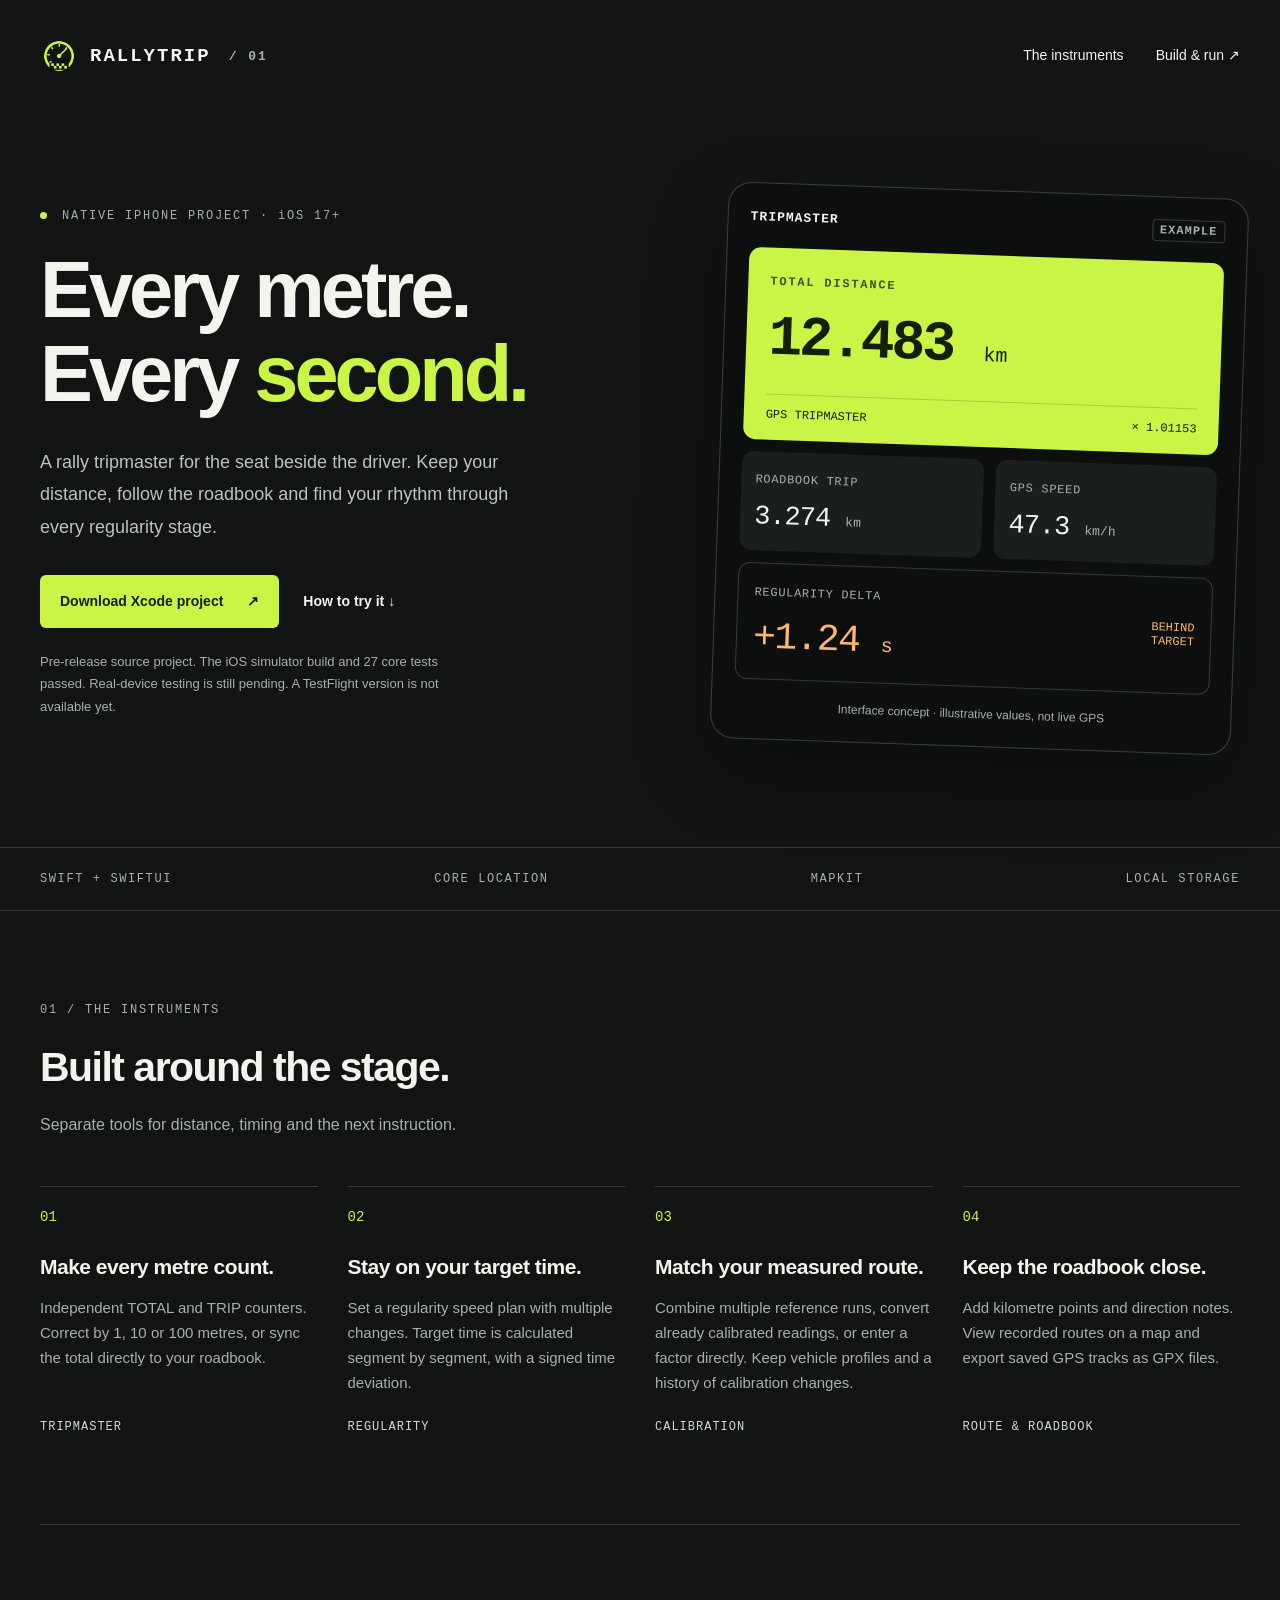
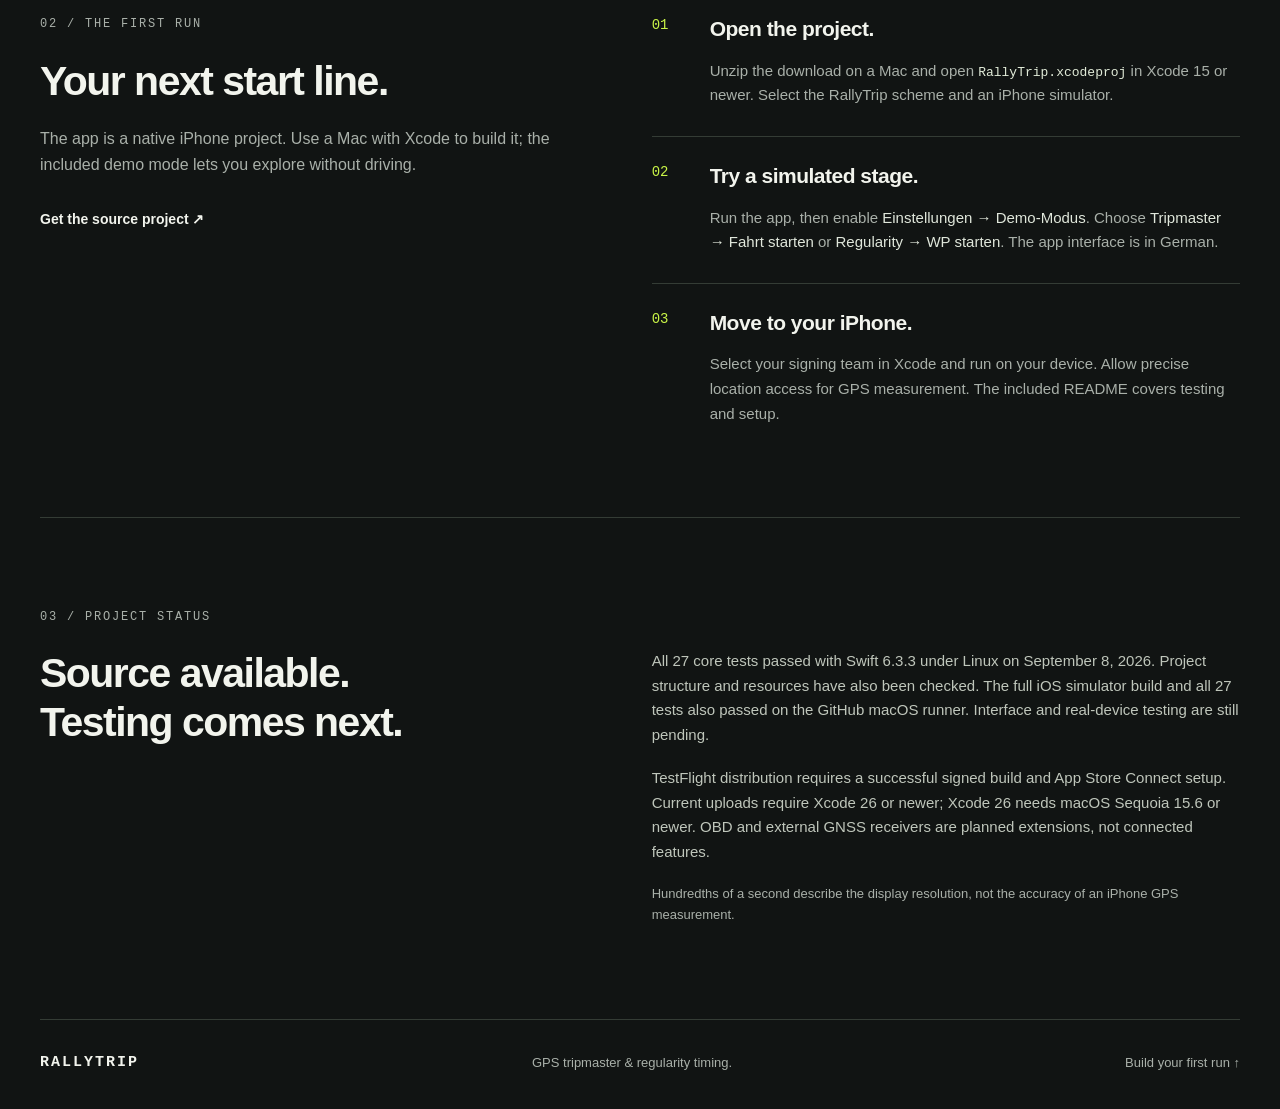
==== RallyTrip/docs/index.html @ 76798e18 "Rundstreckenmodus NewChanges" ====
<!doctype html>
<html lang="en">
<head>
  <meta charset="utf-8">
  <meta name="viewport" content="width=device-width, initial-scale=1">
  <meta name="theme-color" content="#111413">
  <meta name="description" content="RallyTrip is a native iPhone rally tripmaster with GPS distance, regularity timing, calibration and roadbook tools. Explore the project and download the Xcode source.">
  <title>RallyTrip — Every metre. Every second.</title>
  <link rel="icon" href="assets/icon.png" type="image/png">
  <link rel="stylesheet" href="styles.css">
</head>
<body>
  <a class="skip" href="#main">Skip to content</a>
  <header class="wrap nav">
    <a class="brand" href="#" aria-label="RallyTrip home"><img src="assets/icon.png" width="38" height="38" alt="">RALLYTRIP<span class="version">/ 01</span></a>
    <nav aria-label="Main navigation"><a href="#features">The instruments</a><a href="#start">Build & run <span aria-hidden="true">↗</span></a></nav>
  </header>
  <main id="main">
    <section class="wrap hero" aria-labelledby="hero-title">
      <div class="intro">
        <p class="eyebrow"><span class="dot"></span> NATIVE IPHONE PROJECT · iOS 17+</p>
        <h1 id="hero-title">Every metre.<br>Every <em>second.</em></h1>
        <p class="lede">A rally tripmaster for the seat beside the driver. Keep your distance, follow the roadbook and find your rhythm through every regularity stage.</p>
        <div class="actions"><a class="button primary" href="downloads/RallyTrip-iOS.zip" download>Download Xcode project <span aria-hidden="true">↗</span></a><a class="text-link" href="#start">How to try it <span aria-hidden="true">↓</span></a></div>
        <p class="release-note">Pre-release source project. The iOS simulator build and 27 core tests passed. Real-device testing is still pending. A TestFlight version is not available yet.</p>
      </div>
      <div class="instrument" aria-label="Tripmaster interface concept with illustrative values">
        <div class="instrument-top"><span>TRIPMASTER</span><span class="sample-tag">EXAMPLE</span></div>
        <div class="total"><span class="eyebrow">TOTAL DISTANCE</span><div class="digits">12.483 <small>km</small></div><div class="total-foot"><span>GPS TRIPMASTER</span><span>× 1.01153</span></div></div>
        <div class="readouts"><div><span class="eyebrow">ROADBOOK TRIP</span><strong>3.274 <small>km</small></strong></div><div><span class="eyebrow">GPS SPEED</span><strong>47.3 <small>km/h</small></strong></div></div>
        <div class="timing"><div><span class="eyebrow">REGULARITY DELTA</span><strong>+1.24 <small>s</small></strong></div><span class="late">BEHIND TARGET</span></div>
        <p class="instrument-caption">Interface concept · illustrative values, not live GPS</p>
      </div>
    </section>
    <div class="spec-strip"><div class="wrap specs"><span>SWIFT + SWIFTUI</span><span>CORE LOCATION</span><span>MAPKIT</span><span>LOCAL STORAGE</span></div></div>
    <section id="features" class="wrap section">
      <div class="section-heading"><p class="eyebrow">01 / THE INSTRUMENTS</p><h2>Built around the stage.</h2><p>Separate tools for distance, timing and the next instruction.</p></div>
      <div class="features">
        <article><span class="number">01</span><h3>Make every metre count.</h3><p>Independent TOTAL and TRIP counters. Correct by 1, 10 or 100 metres, or sync the total directly to your roadbook.</p><span class="feature-label">TRIPMASTER</span></article>
        <article><span class="number">02</span><h3>Stay on your target time.</h3><p>Set a regularity speed plan with multiple changes. Target time is calculated segment by segment, with a signed time deviation.</p><span class="feature-label">REGULARITY</span></article>
        <article><span class="number">03</span><h3>Match your measured route.</h3><p>Combine multiple reference runs, convert already calibrated readings, or enter a factor directly. Keep vehicle profiles and a history of calibration changes.</p><span class="feature-label">CALIBRATION</span></article>
        <article><span class="number">04</span><h3>Keep the roadbook close.</h3><p>Add kilometre points and direction notes. View recorded routes on a map and export saved GPS tracks as GPX files.</p><span class="feature-label">ROUTE & ROADBOOK</span></article>
      </div>
    </section>
    <section id="start" class="wrap section start">
      <div class="section-heading"><p class="eyebrow">02 / THE FIRST RUN</p><h2>Your next start line.</h2><p>The app is a native iPhone project. Use a Mac with Xcode to build it; the included demo mode lets you explore without driving.</p><a class="text-link" href="downloads/RallyTrip-iOS.zip" download>Get the source project <span aria-hidden="true">↗</span></a></div>
      <ol class="steps">
        <li><h3>Open the project.</h3><p>Unzip the download on a Mac and open <code>RallyTrip.xcodeproj</code> in Xcode 15 or newer. Select the RallyTrip scheme and an iPhone simulator.</p></li>
        <li><h3>Try a simulated stage.</h3><p>Run the app, then enable <strong>Einstellungen → Demo-Modus</strong>. Choose <strong>Tripmaster → Fahrt starten</strong> or <strong>Regularity → WP starten</strong>. The app interface is in German.</p></li>
        <li><h3>Move to your iPhone.</h3><p>Select your signing team in Xcode and run on your device. Allow precise location access for GPS measurement. The included README covers testing and setup.</p></li>
      </ol>
    </section>
    <section class="wrap status section" aria-labelledby="status-title">
      <p class="eyebrow">03 / PROJECT STATUS</p>
      <div class="status-grid"><h2 id="status-title">Source available.<br>Testing comes next.</h2><div><p>All 27 core tests passed with Swift 6.3.3 under Linux on September 8, 2026. Project structure and resources have also been checked. The full iOS simulator build and all 27 tests also passed on the GitHub macOS runner. Interface and real-device testing are still pending.</p><p>TestFlight distribution requires a successful signed build and App Store Connect setup. Current uploads require Xcode 26 or newer; Xcode 26 needs macOS Sequoia 15.6 or newer. OBD and external GNSS receivers are planned extensions, not connected features.</p><p class="muted">Hundredths of a second describe the display resolution, not the accuracy of an iPhone GPS measurement.</p></div></div>
    </section>
  </main>
  <footer class="wrap footer"><a class="brand" href="#">RALLYTRIP</a><span>GPS tripmaster & regularity timing.</span><a href="#start">Build your first run <span aria-hidden="true">↑</span></a></footer>
</body>
</html>
---- RallyTrip/docs/styles.css ----
@charset "UTF-8";
:root{color-scheme:dark;--bg:#111413;--surface:#1a1e1c;--text:#f2f4ed;--muted:#a9b0a9;--line:#343c35;--accent:#caf547;--mono:ui-monospace,"SFMono-Regular",Consolas,monospace;--sans:Inter,-apple-system,BlinkMacSystemFont,"Segoe UI",sans-serif}
*{box-sizing:border-box}html{scroll-behavior:smooth;scroll-padding-top:2rem}body{margin:0;background:var(--bg);color:var(--text);font-family:var(--sans);font-size:16px;line-height:1.65}a{color:inherit;text-decoration:none}a:hover{text-decoration:underline;text-underline-offset:5px}a:focus-visible{outline:3px solid var(--accent);outline-offset:6px}img{display:block;max-width:100%}.wrap{width:min(1200px,calc(100% - 80px));margin-inline:auto}.skip{position:absolute;top:-100px;left:20px;background:var(--accent);color:#111;padding:12px;z-index:2}.skip:focus{top:16px}.nav{min-height:112px;display:flex;justify-content:space-between;align-items:center;gap:24px}.brand{font:700 19px var(--mono);letter-spacing:2px;display:flex;align-items:center;gap:12px}.brand img{border-radius:10px}.version{font-size:13px;color:var(--muted);margin-left:6px}.nav nav{display:flex;gap:32px;font-size:14px}.hero{padding-block:78px 100px;display:grid;grid-template-columns:1.15fr 1fr;gap:80px;align-items:center}.eyebrow{font:500 12px/1.6 var(--mono);letter-spacing:1.8px;color:var(--muted);margin:0 0 22px}.dot{display:inline-block;width:7px;height:7px;background:var(--accent);border-radius:50%;margin-right:6px}h1{font-size:clamp(52px,6.2vw,84px);line-height:1.06;letter-spacing:-4px;font-weight:650;margin:0 0 30px}h1 em{font-style:normal;color:var(--accent)}.lede{font-size:18px;color:#bcc3bb;max-width:480px;line-height:1.8;margin:0 0 32px}.actions{display:flex;align-items:center;gap:24px;flex-wrap:wrap}.button{padding:15px 20px;border-radius:6px;display:inline-flex;gap:24px;align-items:center;font-size:14px;font-weight:700;min-height:52px}.primary{background:var(--accent);color:#172006}.button:hover{background:#dbff73;text-decoration:none}.text-link{font-size:14px;font-weight:600}.release-note{color:var(--muted);font-size:13px;max-width:445px;margin-top:23px;line-height:1.7}.instrument{background:#0c0f0d;border:1px solid #394237;padding:22px;border-radius:24px;box-shadow:0 30px 80px #0005;transform:rotate(2deg)}.instrument-top{display:flex;justify-content:space-between;align-items:center;margin-bottom:20px;font:600 13px var(--mono);letter-spacing:1px}.sample-tag{font-size:12px;color:var(--muted);border:1px solid var(--line);border-radius:4px;padding:3px 7px}.total{padding:25px 22px 18px;background:var(--accent);color:#151e06;border-radius:12px}.total .eyebrow{color:#445224;font-weight:700;display:block;margin-bottom:14px}.digits{font:600 clamp(38px,4.4vw,61px)/1.2 var(--mono);letter-spacing:-3px;white-space:nowrap}.digits small{font-size:20px;letter-spacing:0;font-weight:400}.total-foot{border-top:1px solid #1a260634;margin-top:20px;padding-top:13px;display:flex;justify-content:space-between;gap:8px;font:500 12px var(--mono)}.readouts{display:grid;grid-template-columns:1.1fr 1fr;gap:12px;margin-top:12px}.readouts>div{padding:19px 14px;background:var(--surface);border-radius:12px}.readouts .eyebrow,.timing .eyebrow{display:block;font-size:12px;letter-spacing:.7px;margin-bottom:12px}.readouts strong{font:500 27px var(--mono);white-space:nowrap;letter-spacing:-1px}.readouts small{font-size:13px;color:var(--muted);letter-spacing:0;font-weight:400}.timing{margin-top:12px;display:flex;align-items:center;justify-content:space-between;gap:12px;padding:20px 16px;border:1px solid var(--line);border-radius:12px}.timing strong{color:#ffb76d;font:500 38px var(--mono);letter-spacing:-1.5px}.timing strong small{font-size:20px}.late{font:500 12px var(--mono);color:#ffb76d;max-width:80px;text-align:right}.instrument-caption{text-align:center;color:var(--muted);font-size:12px;margin:18px 0 0}.spec-strip{border-block:1px solid var(--line)}.specs{display:flex;justify-content:space-between;gap:24px;padding-block:24px;font:500 12px var(--mono);letter-spacing:1.6px;color:var(--muted)}.section{padding-block:90px}.section-heading h2,h2{font-size:clamp(30px,3.2vw,43px);line-height:1.2;letter-spacing:-1.5px;margin:0 0 20px;font-weight:600}.section-heading>p:not(.eyebrow){color:var(--muted);max-width:530px;margin-bottom:28px}.features{display:grid;grid-template-columns:repeat(4,1fr);margin-top:48px;gap:30px}.features article{border-top:1px solid var(--line);padding-top:22px;display:flex;flex-direction:column}.number{font:400 14px var(--mono);color:var(--accent);margin-bottom:28px}h3{font-size:21px;line-height:1.35;font-weight:550;letter-spacing:-.5px;margin:0 0 15px}.features p{color:var(--muted);font-size:15px;margin:0 0 25px}.feature-label{font:500 12px var(--mono);letter-spacing:1px;color:#d2d9ce;margin-top:auto}.start{border-top:1px solid var(--line);display:grid;grid-template-columns:1fr 1.15fr;gap:100px}.steps{list-style:none;counter-reset:step;padding:0;margin:0}.steps li{counter-increment:step;position:relative;padding:0 0 28px 58px;margin-bottom:25px;border-bottom:1px solid var(--line)}.steps li:last-child{border:0;margin:0;padding-bottom:0}.steps li:before{content:"0" counter(step);position:absolute;left:0;top:2px;font:400 14px var(--mono);color:var(--accent)}.steps p{margin:0;color:var(--muted);font-size:15px}.steps strong{font-weight:500;color:#e0e7db}code{font:13px var(--mono);color:#e1ebd8;overflow-wrap:anywhere}.status{border-top:1px solid var(--line);padding-bottom:75px}.status-grid{display:grid;grid-template-columns:1fr 1.15fr;gap:100px}.status-grid p{color:#bfc6bb;font-size:15px;margin:0 0 18px}.status-grid .muted{font-size:13px;color:var(--muted)}.footer{border-top:1px solid var(--line);padding-block:32px;display:flex;align-items:center;justify-content:space-between;gap:25px}.footer .brand{font-size:15px}.footer>span,.footer>a:last-child{font-size:13px;color:var(--muted)}
@media(min-width:1500px){.hero{padding-block:110px 130px}}
@media(max-width:1000px){.wrap{width:calc(100% - 48px)}.hero{gap:36px;padding-block:50px 70px}h1{letter-spacing:-2.5px}.instrument{padding:16px;transform:none}.readouts strong{font-size:22px}.features{grid-template-columns:repeat(2,1fr);gap:35px}.start,.status-grid{gap:45px}.total{padding:20px 16px}.digits{font-size:42px}}
@media(max-width:700px){.wrap{width:calc(100% - 40px)}.nav{min-height:88px}.nav nav{gap:0}.nav nav a:first-child{display:none}.version{display:none}.brand{font-size:16px}.hero{grid-template-columns:1fr;gap:42px;padding-block:40px 55px}h1{font-size:clamp(48px,11.5vw,76px)}.lede{font-size:17px}.instrument{width:100%;max-width:470px;justify-self:center;padding:20px}.digits{font-size:clamp(40px,11vw,58px)}.readouts strong{font-size:28px}.specs{display:grid;grid-template-columns:1fr 1fr;gap:16px;font-size:12px}.section{padding-block:55px}.features{gap:28px 22px;margin-top:30px}.features h3{font-size:20px}.start,.status-grid{grid-template-columns:1fr;gap:28px}.steps li{padding-left:44px}.footer{flex-wrap:wrap;gap:18px}.footer>span{width:100%;order:3}}
@media(max-width:380px){.features{grid-template-columns:1fr}.readouts{grid-template-columns:1fr}.nav nav a{font-size:12px}.hero .eyebrow{font-size:12px;letter-spacing:1px}.total-foot{font-size:12px;flex-wrap:wrap}.button{width:100%;justify-content:space-between}}
@media(prefers-reduced-motion:reduce){html{scroll-behavior:auto}}
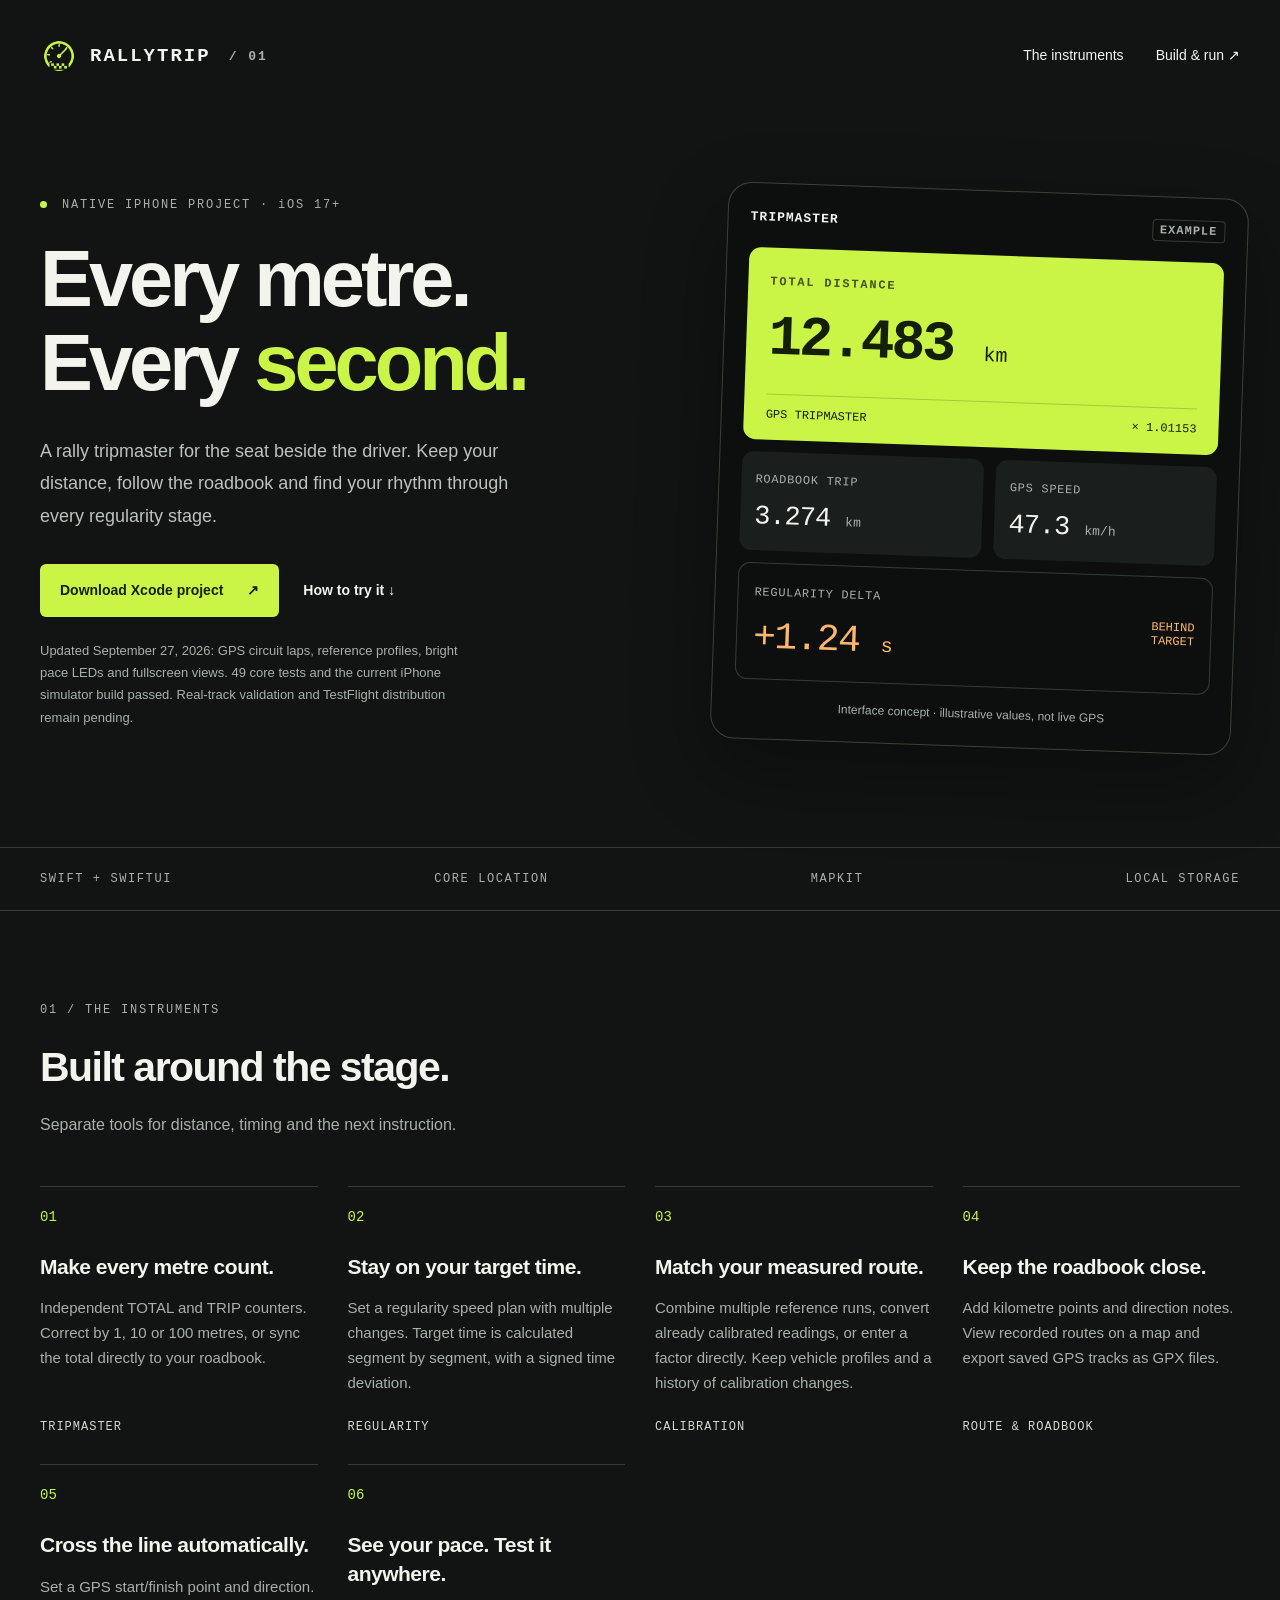
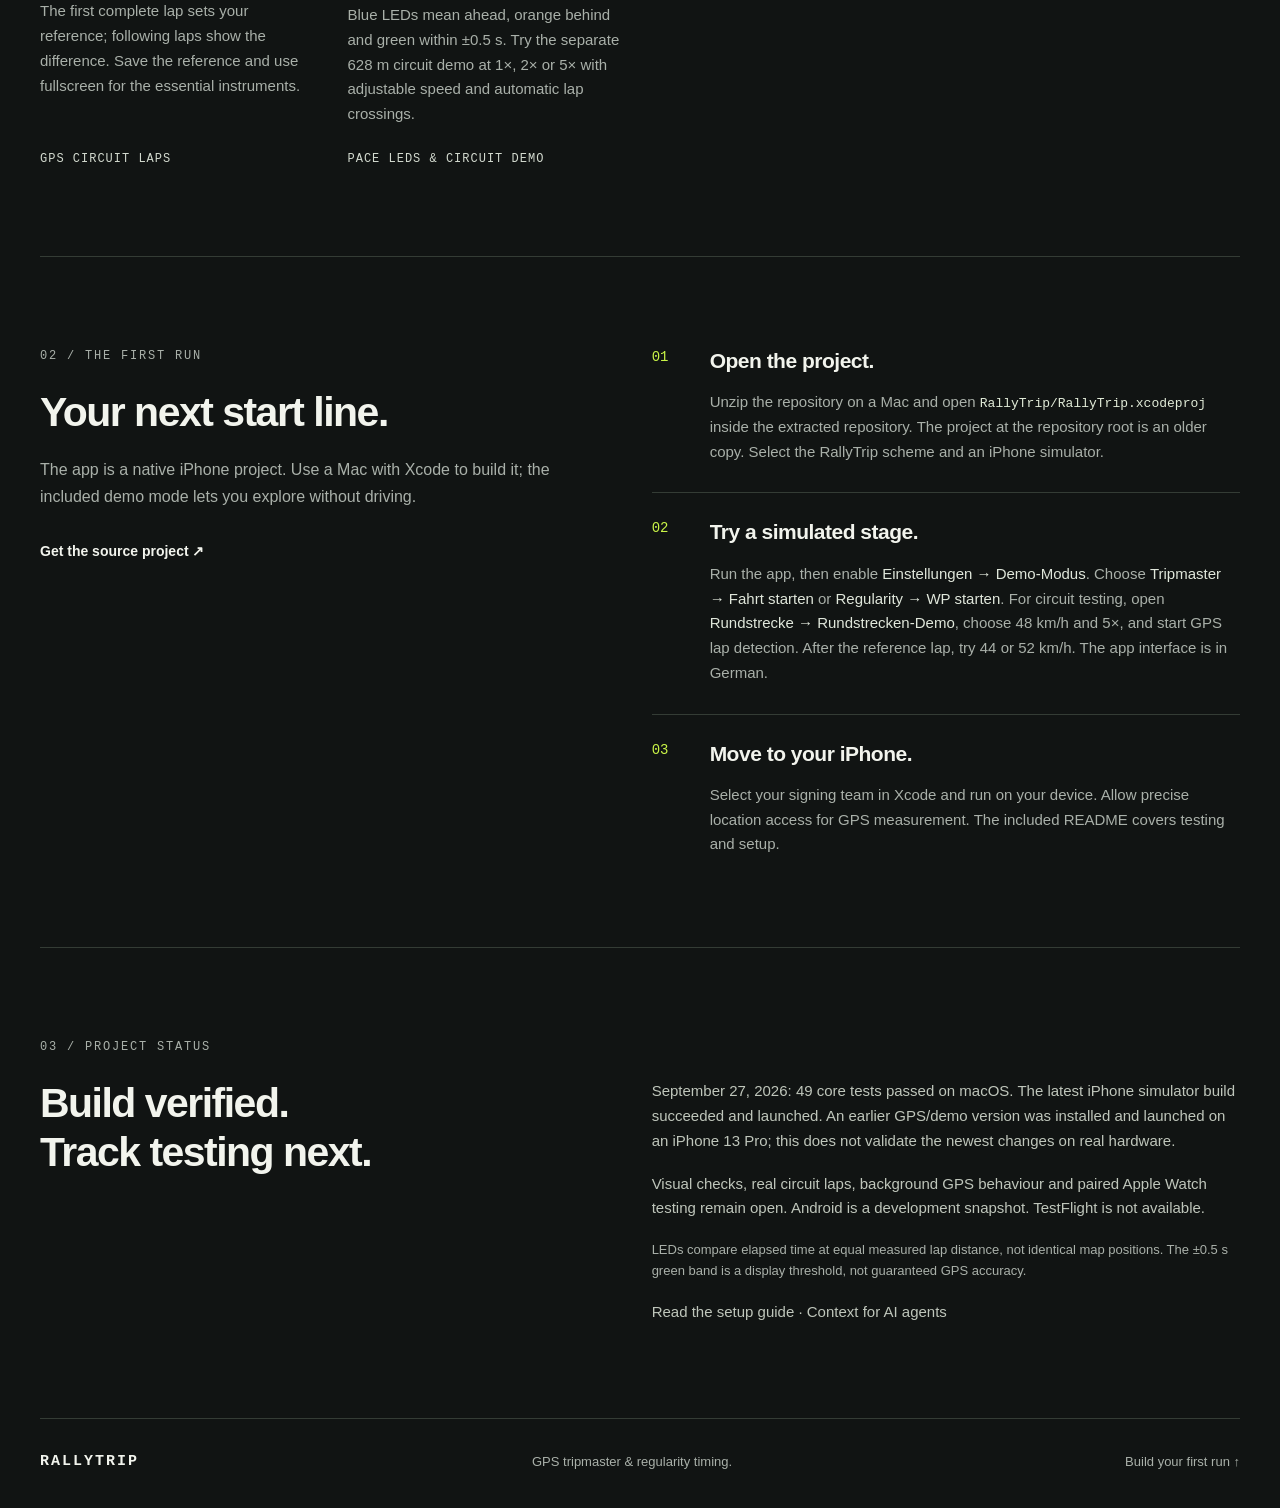
==== commit cea552da: "Update project page, README and AI agent context" ====
--- a/RallyTrip/docs/index.html
+++ b/RallyTrip/docs/index.html
@@ -21,8 +21,8 @@
         <p class="eyebrow"><span class="dot"></span> NATIVE IPHONE PROJECT · iOS 17+</p>
         <h1 id="hero-title">Every metre.<br>Every <em>second.</em></h1>
         <p class="lede">A rally tripmaster for the seat beside the driver. Keep your distance, follow the roadbook and find your rhythm through every regularity stage.</p>
-        <div class="actions"><a class="button primary" href="downloads/RallyTrip-iOS.zip" download>Download Xcode project <span aria-hidden="true">↗</span></a><a class="text-link" href="#start">How to try it <span aria-hidden="true">↓</span></a></div>
-        <p class="release-note">Pre-release source project. The iOS simulator build and 27 core tests passed. Real-device testing is still pending. A TestFlight version is not available yet.</p>
+        <div class="actions"><a class="button primary" href="https://github.com/JuCoBe/RallyTrip/archive/refs/heads/main.zip">Download Xcode project <span aria-hidden="true">↗</span></a><a class="text-link" href="#start">How to try it <span aria-hidden="true">↓</span></a></div>
+        <p class="release-note">Updated September 27, 2026: GPS circuit laps, reference profiles, bright pace LEDs and fullscreen views. 49 core tests and the current iPhone simulator build passed. Real-track validation and TestFlight distribution remain pending.</p>
       </div>
       <div class="instrument" aria-label="Tripmaster interface concept with illustrative values">
         <div class="instrument-top"><span>TRIPMASTER</span><span class="sample-tag">EXAMPLE</span></div>
@@ -40,19 +40,21 @@
         <article><span class="number">02</span><h3>Stay on your target time.</h3><p>Set a regularity speed plan with multiple changes. Target time is calculated segment by segment, with a signed time deviation.</p><span class="feature-label">REGULARITY</span></article>
         <article><span class="number">03</span><h3>Match your measured route.</h3><p>Combine multiple reference runs, convert already calibrated readings, or enter a factor directly. Keep vehicle profiles and a history of calibration changes.</p><span class="feature-label">CALIBRATION</span></article>
         <article><span class="number">04</span><h3>Keep the roadbook close.</h3><p>Add kilometre points and direction notes. View recorded routes on a map and export saved GPS tracks as GPX files.</p><span class="feature-label">ROUTE & ROADBOOK</span></article>
+        <article><span class="number">05</span><h3>Cross the line automatically.</h3><p>Set a GPS start/finish point and direction. The first complete lap sets your reference; following laps show the difference. Save the reference and use fullscreen for the essential instruments.</p><span class="feature-label">GPS CIRCUIT LAPS</span></article>
+        <article><span class="number">06</span><h3>See your pace. Test it anywhere.</h3><p>Blue LEDs mean ahead, orange behind and green within ±0.5 s. Try the separate 628 m circuit demo at 1×, 2× or 5× with adjustable speed and automatic lap crossings.</p><span class="feature-label">PACE LEDS & CIRCUIT DEMO</span></article>
       </div>
     </section>
     <section id="start" class="wrap section start">
-      <div class="section-heading"><p class="eyebrow">02 / THE FIRST RUN</p><h2>Your next start line.</h2><p>The app is a native iPhone project. Use a Mac with Xcode to build it; the included demo mode lets you explore without driving.</p><a class="text-link" href="downloads/RallyTrip-iOS.zip" download>Get the source project <span aria-hidden="true">↗</span></a></div>
+      <div class="section-heading"><p class="eyebrow">02 / THE FIRST RUN</p><h2>Your next start line.</h2><p>The app is a native iPhone project. Use a Mac with Xcode to build it; the included demo mode lets you explore without driving.</p><a class="text-link" href="https://github.com/JuCoBe/RallyTrip/archive/refs/heads/main.zip">Get the source project <span aria-hidden="true">↗</span></a></div>
       <ol class="steps">
-        <li><h3>Open the project.</h3><p>Unzip the download on a Mac and open <code>RallyTrip.xcodeproj</code> in Xcode 15 or newer. Select the RallyTrip scheme and an iPhone simulator.</p></li>
-        <li><h3>Try a simulated stage.</h3><p>Run the app, then enable <strong>Einstellungen → Demo-Modus</strong>. Choose <strong>Tripmaster → Fahrt starten</strong> or <strong>Regularity → WP starten</strong>. The app interface is in German.</p></li>
+        <li><h3>Open the project.</h3><p>Unzip the repository on a Mac and open <code>RallyTrip/RallyTrip.xcodeproj</code> inside the extracted repository. The project at the repository root is an older copy. Select the RallyTrip scheme and an iPhone simulator.</p></li>
+        <li><h3>Try a simulated stage.</h3><p>Run the app, then enable <strong>Einstellungen → Demo-Modus</strong>. Choose <strong>Tripmaster → Fahrt starten</strong> or <strong>Regularity → WP starten</strong>. For circuit testing, open <strong>Rundstrecke → Rundstrecken-Demo</strong>, choose 48 km/h and 5×, and start GPS lap detection. After the reference lap, try 44 or 52 km/h. The app interface is in German.</p></li>
         <li><h3>Move to your iPhone.</h3><p>Select your signing team in Xcode and run on your device. Allow precise location access for GPS measurement. The included README covers testing and setup.</p></li>
       </ol>
     </section>
     <section class="wrap status section" aria-labelledby="status-title">
       <p class="eyebrow">03 / PROJECT STATUS</p>
-      <div class="status-grid"><h2 id="status-title">Source available.<br>Testing comes next.</h2><div><p>All 27 core tests passed with Swift 6.3.3 under Linux on September 8, 2026. Project structure and resources have also been checked. The full iOS simulator build and all 27 tests also passed on the GitHub macOS runner. Interface and real-device testing are still pending.</p><p>TestFlight distribution requires a successful signed build and App Store Connect setup. Current uploads require Xcode 26 or newer; Xcode 26 needs macOS Sequoia 15.6 or newer. OBD and external GNSS receivers are planned extensions, not connected features.</p><p class="muted">Hundredths of a second describe the display resolution, not the accuracy of an iPhone GPS measurement.</p></div></div>
+      <div class="status-grid"><h2 id="status-title">Build verified.<br>Track testing next.</h2><div><p>September 27, 2026: 49 core tests passed on macOS. The latest iPhone simulator build succeeded and launched. An earlier GPS/demo version was installed and launched on an iPhone 13 Pro; this does not validate the newest changes on real hardware.</p><p>Visual checks, real circuit laps, background GPS behaviour and paired Apple Watch testing remain open. Android is a development snapshot. TestFlight is not available.</p><p class="muted">LEDs compare elapsed time at equal measured lap distance, not identical map positions. The ±0.5 s green band is a display threshold, not guaranteed GPS accuracy.</p><p><a href="https://github.com/JuCoBe/RallyTrip#readme">Read the setup guide</a> · <a href="https://github.com/JuCoBe/RallyTrip/blob/main/kontext.md">Context for AI agents</a></p></div></div>
     </section>
   </main>
   <footer class="wrap footer"><a class="brand" href="#">RALLYTRIP</a><span>GPS tripmaster & regularity timing.</span><a href="#start">Build your first run <span aria-hidden="true">↑</span></a></footer>
